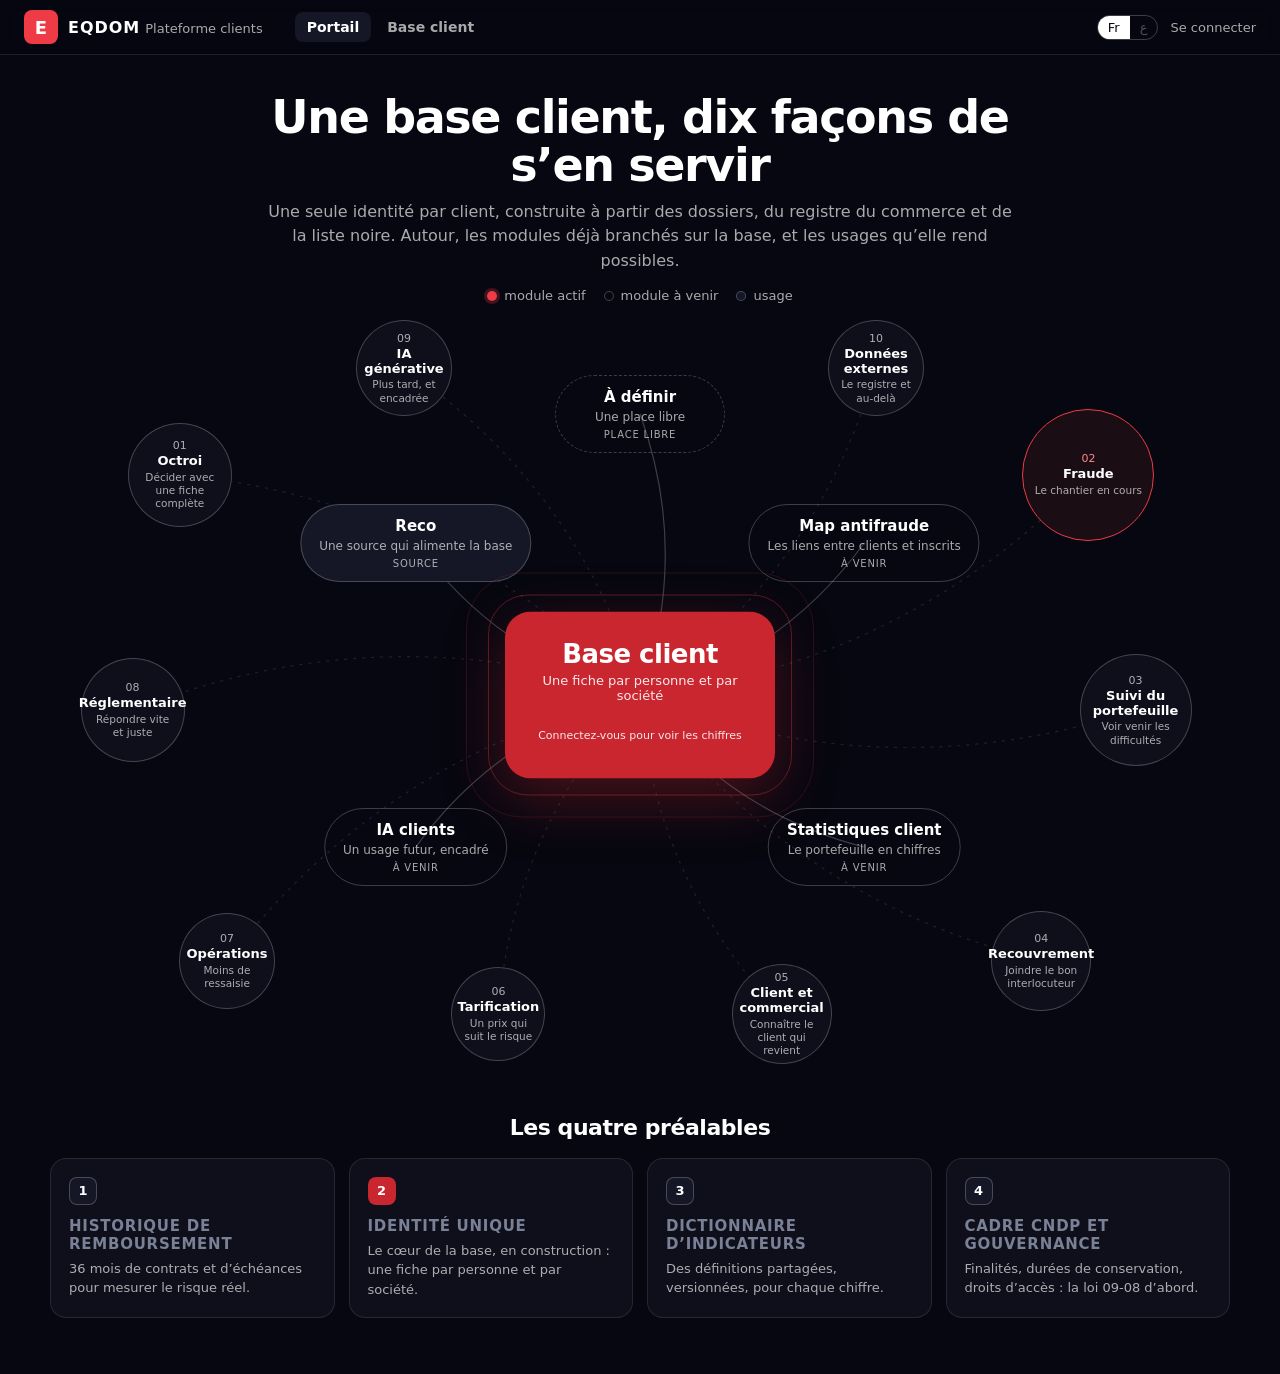
==== front/index.html @ 11f4e708 "K : base client de démonstration (fictive), routes de lecture, portail, base client, fiche client co" ====
<!doctype html>
<html lang="fr">
<head>
<meta charset="utf-8">
<meta name="viewport" content="width=device-width, initial-scale=1">
<title>EQDOM · Plateforme clients</title>
<link rel="stylesheet" href="commun.css">
<link rel="stylesheet" href="portail.css">
<script src="commun.js" defer></script>
<script src="contenu.js" defer></script>
<script src="portail.js" defer></script>
</head>
<body class="portail">
<main class="portail-main">
  <section class="portail-titre">
    <h1 id="titre"></h1>
    <p id="introduction"></p>
    <ul class="portail-legende" aria-label="Légende">
      <li><span class="pastille pastille-actif"></span>module actif</li>
      <li><span class="pastille pastille-venir"></span>module à venir</li>
      <li><span class="pastille pastille-usage"></span>usage</li>
    </ul>
  </section>
  <section class="scene" id="scene" aria-label="La base client, ses modules et ses usages">
    <svg class="courbes" id="courbes" aria-hidden="true"></svg>
  </section>
  <section class="prealables" aria-labelledby="titre-prealables">
    <h2 id="titre-prealables">Les quatre préalables</h2>
    <ol class="prealables-grille" id="prealables"></ol>
  </section>
</main>
<div class="voile" id="voile" hidden></div>
<aside class="panneau" id="panneau" role="dialog" aria-modal="true" aria-labelledby="panneau-titre" hidden tabindex="-1">
  <button class="panneau-fermer" id="fermer" type="button" aria-label="Fermer">×</button>
  <p class="panneau-etat" id="panneau-etat"></p>
  <h2 id="panneau-titre"></h2>
  <p class="panneau-accroche" id="panneau-accroche"></p>
  <div class="panneau-contexte" id="panneau-contexte"></div>
  <h3>Usages</h3>
  <ul class="panneau-liste" id="panneau-usages"></ul>
  <h3>Données nécessaires</h3>
  <ul class="panneau-liste" id="panneau-donnees"></ul>
  <p id="panneau-lien"></p>
</aside>
</body>
</html>
---- front/commun.css ----
/* Écrans de travail : thème clair et sobre. Le portail (portail.css) porte seul la mise en scène. */
:root {
  --rouge: #EE3B45;
  --rouge-fonce: #C9262F;
  --encre: #14161f;
  --encre-2: #4a4f63;
  --encre-3: #7a8096;
  --fond: #f5f6f9;
  --surface: #ffffff;
  --filet: #e3e6ee;
  --filet-fort: #cfd4e0;
  --critique: #b4141e;
  --majeure: #e2541c;
  --mineure: #c99212;
  --affiche: #6f7a99;
  --hors: #a8afc2;
  --aucun: #2f9e6e;
  --rayon: 12px;
  --ombre: 0 1px 2px rgba(20, 22, 31, .06), 0 4px 16px rgba(20, 22, 31, .05);
  font-family: system-ui, -apple-system, "Segoe UI", sans-serif;
  color: var(--encre);
  background: var(--fond);
}
* { box-sizing: border-box; }
body { margin: 0; min-height: 100vh; }
a { color: var(--rouge-fonce); text-decoration: none; }
a:hover { text-decoration: underline; }
:focus-visible { outline: 3px solid var(--rouge); outline-offset: 2px; border-radius: 4px; }
[hidden] { display: none !important; }

/* ---- en-tête commun --------------------------------------------------------------------------------------------- */
.entete {
  position: sticky; top: 0; z-index: 10;
  display: flex; align-items: center; gap: 14px;
  padding: 10px 24px; background: var(--surface); border-bottom: 1px solid var(--filet);
}
.marque { display: flex; align-items: center; gap: 10px; color: inherit; }
.marque:hover { text-decoration: none; }
.marque-carre {
  width: 34px; height: 34px; border-radius: 8px; background: var(--rouge);
  color: #fff; font-weight: 800; display: grid; place-items: center; font-size: 18px;
}
.marque-nom { font-weight: 800; letter-spacing: .06em; }
.marque-sous { color: var(--encre-3); font-size: 13px; }
.entete nav { display: flex; gap: 4px; margin-left: 18px; }
.entete nav a { padding: 7px 12px; border-radius: 8px; color: var(--encre-2); font-weight: 600; font-size: 14px; }
.entete nav a:hover { background: var(--fond); text-decoration: none; }
.entete nav a[aria-current="page"] { background: #fdecee; color: var(--rouge-fonce); }
.entete-droite { margin-left: auto; display: flex; align-items: center; gap: 12px; font-size: 13px; color: var(--encre-2); }
.langue { display: inline-flex; border: 1px solid var(--filet-fort); border-radius: 999px; overflow: hidden; }
.langue button { border: 0; background: transparent; padding: 4px 10px; font: inherit; color: inherit; cursor: pointer; }
.langue button[aria-pressed="true"] { background: var(--encre); color: #fff; }
.langue button:disabled { opacity: .45; cursor: not-allowed; }
.role { padding: 4px 10px; border-radius: 999px; background: var(--fond); font-weight: 600; }
.bouton-lien { border: 0; background: none; color: var(--encre-2); cursor: pointer; font: inherit; text-decoration: underline; }

/* ---- page ------------------------------------------------------------------------------------------------------- */
main { max-width: 1280px; margin: 0 auto; padding: 24px; }
h1 { font-size: 28px; font-weight: 800; letter-spacing: -.02em; margin: 6px 0 4px; }
h2 { font-size: 17px; font-weight: 800; margin: 0 0 12px; letter-spacing: -.01em; }
.sous-titre { color: var(--encre-2); margin: 0 0 20px; }
.fil { font-size: 13px; color: var(--encre-3); }
.carte {
  background: var(--surface); border: 1px solid var(--filet); border-radius: var(--rayon);
  padding: 18px 20px; box-shadow: var(--ombre);
}
.grille { display: grid; gap: 16px; }
.grille-4 { grid-template-columns: repeat(4, minmax(0, 1fr)); }
.grille-3 { grid-template-columns: repeat(3, minmax(0, 1fr)); }
.grille-2 { grid-template-columns: repeat(2, minmax(0, 1fr)); }
.pile > * + * { margin-top: 16px; }
@media (max-width: 900px) {
  .grille-4, .grille-3, .grille-2 { grid-template-columns: 1fr; }
  .entete { flex-wrap: wrap; padding: 10px 16px; }
  .entete nav { margin-left: 0; order: 3; width: 100%; overflow-x: auto; }
  main { padding: 16px; }
}

/* ---- chiffres --------------------------------------------------------------------------------------------------- */
.chiffre { display: flex; flex-direction: column; gap: 2px; }
.chiffre-valeur { font-size: 30px; font-weight: 800; letter-spacing: -.02em; }
.chiffre-libelle { color: var(--encre-2); font-size: 13px; }
.chiffre-accent .chiffre-valeur { color: var(--rouge-fonce); }

.barres { display: flex; flex-direction: column; gap: 8px; }
.barre { display: grid; grid-template-columns: 150px 1fr 56px; gap: 10px; align-items: center; font-size: 13px; }
.barre-piste { height: 10px; background: var(--fond); border-radius: 999px; overflow: hidden; }
.barre-plein { height: 100%; background: var(--encre-2); border-radius: 999px; width: 0; transition: width .6s ease; }
.barre-valeur { text-align: right; font-variant-numeric: tabular-nums; color: var(--encre-2); }

/* ---- niveaux ---------------------------------------------------------------------------------------------------- */
.niveau { display: inline-flex; align-items: center; gap: 6px; padding: 3px 10px; border-radius: 999px;
  font-size: 12px; font-weight: 700; white-space: nowrap; background: #eef0f5; color: var(--encre-2); }
.niveau::before { content: ""; width: 8px; height: 8px; border-radius: 50%; background: currentColor; }
.niveau-critique { background: #fbe3e5; color: var(--critique); }
.niveau-majeure { background: #fdeadf; color: var(--majeure); }
.niveau-mineure { background: #fbf1d6; color: #8a6406; }
.niveau-affiche { background: #eceff6; color: var(--affiche); }
.niveau-hors_alerte { background: #f1f2f6; color: var(--hors); }
.niveau-aucun { background: #e3f4ec; color: var(--aucun); }
.barre-plein.niveau-critique { background: var(--critique); }
.barre-plein.niveau-majeure { background: var(--majeure); }
.barre-plein.niveau-mineure { background: var(--mineure); }
.barre-plein.niveau-affiche { background: var(--affiche); }
.barre-plein.niveau-hors_alerte { background: var(--hors); }
.barre-plein.niveau-aucun { background: var(--aucun); }
.etiquette { display: inline-block; padding: 2px 8px; border-radius: 6px; background: var(--fond);
  border: 1px solid var(--filet); font-size: 12px; color: var(--encre-2); margin: 0 4px 4px 0; }
.etiquette-rouge { background: #fdecee; border-color: #f6c3c7; color: var(--rouge-fonce); }

/* ---- tableaux --------------------------------------------------------------------------------------------------- */
.tableau-enveloppe { overflow-x: auto; }
table { width: 100%; border-collapse: collapse; font-size: 14px; }
th { text-align: left; font-size: 12px; text-transform: uppercase; letter-spacing: .04em; color: var(--encre-3);
  font-weight: 700; padding: 10px 12px; border-bottom: 1px solid var(--filet); white-space: nowrap; }
td { padding: 11px 12px; border-bottom: 1px solid var(--filet); vertical-align: top; }
tbody tr { transition: background .15s; }
tbody tr.cliquable { cursor: pointer; }
tbody tr.cliquable:hover, tbody tr.cliquable:focus-within { background: #fafbfd; }
td.nombre, th.nombre { text-align: right; font-variant-numeric: tabular-nums; }
.vide { color: var(--encre-3); padding: 16px 0; }

/* ---- filtres ---------------------------------------------------------------------------------------------------- */
.filtres { display: flex; flex-wrap: wrap; gap: 10px; align-items: center; margin-bottom: 14px; }
.champ { display: flex; align-items: center; gap: 8px; background: var(--surface); border: 1px solid var(--filet-fort);
  border-radius: 10px; padding: 0 12px; }
.champ input, .champ select { border: 0; background: transparent; font: inherit; padding: 9px 0; min-width: 0; color: inherit; }
.champ input:focus, .champ select:focus { outline: none; }
.champ:focus-within { border-color: var(--rouge); box-shadow: 0 0 0 3px #fdecee; }
.puces { display: flex; flex-wrap: wrap; gap: 6px; }
.puce { border: 1px solid var(--filet-fort); background: var(--surface); border-radius: 999px; padding: 6px 12px;
  font: inherit; font-size: 13px; cursor: pointer; color: var(--encre-2); }
.puce[aria-pressed="true"] { background: var(--encre); color: #fff; border-color: var(--encre); }
.pagination { display: flex; gap: 8px; align-items: center; justify-content: flex-end; margin-top: 12px; font-size: 13px; }
.bouton { border: 1px solid var(--filet-fort); background: var(--surface); border-radius: 10px; padding: 8px 14px;
  font: inherit; font-weight: 600; cursor: pointer; color: var(--encre); }
.bouton:disabled { opacity: .4; cursor: default; }
.bouton-plein { background: var(--rouge-fonce); border-color: var(--rouge-fonce); color: #fff; }

/* ---- chemins vers la liste noire --------------------------------------------------------------------------------- */
.chemin { display: flex; flex-wrap: wrap; align-items: center; gap: 6px; font-size: 13px; }
.chemin-noeud { padding: 4px 10px; border-radius: 8px; background: var(--fond); border: 1px solid var(--filet); }
.chemin-noeud.inscrit { background: #fdecee; border-color: #f6c3c7; color: var(--rouge-fonce); font-weight: 700; }
.chemin-lien { color: var(--encre-3); font-size: 12px; }
.chemin-lien::before { content: "— "; }
.chemin-lien::after { content: " →"; }
.chemin-entete { display: flex; gap: 10px; align-items: center; margin-bottom: 8px; font-size: 13px; color: var(--encre-2); }

/* ---- fiche ------------------------------------------------------------------------------------------------------ */
.identite { display: flex; gap: 20px; align-items: flex-start; }
.avatar { width: 64px; height: 64px; border-radius: 16px; background: var(--encre); color: #fff; display: grid;
  place-items: center; font-weight: 800; font-size: 22px; flex: none; }
.avatar.societe { background: var(--encre-2); border-radius: 10px; }
.avatar.inscrit { background: var(--rouge-fonce); }
.definitions { display: grid; grid-template-columns: max-content 1fr; gap: 6px 16px; font-size: 14px; margin: 10px 0 0; }
.definitions dt { color: var(--encre-3); }
.definitions dd { margin: 0; }
.connexion { max-width: 380px; margin: 10vh auto; }
.connexion label { display: block; font-size: 13px; font-weight: 600; margin: 12px 0 6px; }
.connexion input { width: 100%; padding: 10px 12px; border: 1px solid var(--filet-fort); border-radius: 10px; font: inherit; }
.erreur { color: var(--critique); font-size: 14px; min-height: 1.2em; }
.note { font-size: 12px; color: var(--encre-3); }

/* ---- réseau ----------------------------------------------------------------------------------------------------- */
.reseau-scene { width: 100%; height: 640px; background: var(--surface); border: 1px solid var(--filet);
  border-radius: var(--rayon); display: block; }
.legende { display: flex; flex-wrap: wrap; gap: 14px; font-size: 13px; color: var(--encre-2); margin: 10px 0; }
.legende span::before { content: ""; display: inline-block; width: 10px; height: 10px; margin-right: 6px;
  vertical-align: -1px; border-radius: 50%; background: var(--encre-2); }
.legende .l-depart::before { background: var(--encre); box-shadow: 0 0 0 3px #d6d9e3; }
.legende .l-inscrit::before { background: var(--rouge); }
.legende .l-societe::before { border-radius: 2px; background: #8b92a8; }
.legende .l-identifiant::before { transform: rotate(45deg); border-radius: 1px; background: #c3c8d6; }
.visuellement-cache { position: absolute; width: 1px; height: 1px; overflow: hidden; clip: rect(0 0 0 0); white-space: nowrap; }
label.puce { display: inline-flex; align-items: center; gap: 6px; }
section + section { margin-top: 16px; }
.noeud { cursor: pointer; }
.noeud:focus-visible { outline: none; }
.noeud:focus-visible circle, .noeud:focus-visible rect { stroke: var(--rouge); stroke-width: 3; }
.noeud text { pointer-events: none; paint-order: stroke; stroke: #fff; stroke-width: 3px; }

/* ---- toutes les données du client -------------------------------------------------------------------------------- */
h3 { font-size: 13px; text-transform: uppercase; letter-spacing: .05em; color: var(--encre-3); margin: 0 0 8px; }
.onglets { display: flex; flex-wrap: wrap; gap: 6px; border-bottom: 1px solid var(--filet); margin: 12px 0 16px; }
.onglet { border: 0; background: transparent; padding: 9px 14px; font: inherit; font-weight: 600; color: var(--encre-2);
  border-bottom: 3px solid transparent; cursor: pointer; }
.onglet[aria-selected="true"] { color: var(--rouge-fonce); border-bottom-color: var(--rouge); }
details.piece { border: 1px solid var(--filet); border-radius: 10px; padding: 10px 14px; margin-bottom: 8px; background: #fcfcfe; }
details.piece[open] { background: var(--surface); }
details.piece summary { cursor: pointer; }
details.piece table { margin-top: 10px; font-size: 13px; }
details.piece code { font-size: 12px; color: var(--encre-2); }
main > section.carte:last-child { margin-top: 16px; }
---- front/portail.css ----
/* Portail : la seule page en scène de nuit. Les écrans de travail restent clairs (commun.css). */
body.portail {
  --nuit: #060710;
  --surface-1: #0E0F1A;
  --surface-2: #151726;
  --filet-1: rgba(255, 255, 255, .10);
  --filet-2: rgba(255, 255, 255, .22);
  --texte: #ffffff;
  --texte-2: rgba(255, 255, 255, .66);
  background: var(--nuit);
  color: var(--texte);
}
body.portail .entete { background: rgba(6, 7, 16, .85); border-bottom-color: var(--filet-1); backdrop-filter: blur(8px); }
body.portail .marque-sous, body.portail .entete-droite { color: var(--texte-2); }
body.portail .entete nav a { color: var(--texte-2); }
body.portail .entete nav a:hover { background: var(--surface-2); color: var(--texte); }
body.portail .entete nav a[aria-current="page"] { background: var(--surface-2); color: var(--texte); }
body.portail .langue { border-color: var(--filet-2); }
body.portail .langue button[aria-pressed="true"] { background: var(--texte); color: var(--nuit); }
body.portail .role { background: var(--surface-2); color: var(--texte); }
body.portail .bouton-lien, body.portail .entete-droite a { color: var(--texte-2); }

.portail-main { max-width: 1240px; padding: 28px 24px 56px; }
.portail-titre { text-align: center; max-width: 760px; margin: 0 auto 12px; }
.portail-titre h1 { font-size: clamp(30px, 4vw, 46px); font-weight: 800; letter-spacing: -.03em; line-height: 1.05; margin: 10px 0; }
.portail-titre p { color: var(--texte-2); line-height: 1.55; margin: 0 0 14px; }
.portail-legende { list-style: none; padding: 0; margin: 0; display: flex; justify-content: center; gap: 18px; font-size: 13px; color: var(--texte-2); }
.pastille { display: inline-block; width: 10px; height: 10px; border-radius: 50%; margin-right: 7px; vertical-align: -1px; }
.pastille-actif { background: var(--rouge); box-shadow: 0 0 0 3px rgba(238, 59, 69, .25); }
.pastille-venir { border: 1.5px solid var(--filet-2); }
.pastille-usage { background: var(--surface-2); border: 1px solid var(--filet-2); }

/* ---- scène ------------------------------------------------------------------------------------------------------ */
.scene { position: relative; max-width: 1180px; height: 760px; margin: 8px auto 0; }
.courbes { position: absolute; inset: 0; width: 100%; height: 100%; overflow: visible; pointer-events: none; }
.courbe { fill: none; stroke: var(--filet-2); stroke-width: 1.2; transition: stroke .25s; }
.courbe-usage { stroke: var(--filet-1); stroke-dasharray: 3 6; }
.courbe.active { stroke: var(--rouge); stroke-width: 1.6; }
.courbe-flux { fill: none; stroke: var(--rouge); stroke-width: 2.2; stroke-linecap: round; opacity: 0; }
.courbe-flux.anime { animation: flux 1.2s ease-in-out forwards; }
@keyframes flux { 0% { opacity: 0; stroke-dashoffset: var(--longueur); } 15% { opacity: 1; } 85% { opacity: 1; } 100% { opacity: 0; stroke-dashoffset: 0; } }

.ilot {
  position: absolute; left: 0; top: 0; transform: translate(-50%, -50%);
  border: 1px solid var(--filet-2); background: var(--surface-1); color: var(--texte);
  font: inherit; cursor: pointer; text-align: center;
  transition: border-color .25s, box-shadow .25s, background .25s;
}
.ilot-flotte { animation: flotter var(--duree, 8s) ease-in-out var(--retard, 0s) infinite alternate; }
@keyframes flotter { from { translate: 0 calc(var(--amplitude, 6px) * -1); } to { translate: 0 var(--amplitude, 6px); } }
.ilot:hover, .ilot:focus-visible { scale: 1.05; border-color: var(--rouge); }
.ilot:focus-visible { outline: 3px solid var(--rouge); outline-offset: 4px; }

.ilot-centre {
  width: 270px; padding: 26px 22px; border-radius: 26px; background: var(--rouge-fonce); border-color: transparent;
  box-shadow: 0 20px 60px rgba(201, 38, 47, .35); z-index: 3;
}
.ilot-centre::before, .ilot-centre::after {
  content: ""; position: absolute; inset: -18px; border-radius: 40px; border: 1px solid rgba(238, 59, 69, .35);
  animation: respirer 5s ease-in-out infinite; pointer-events: none;
}
.ilot-centre::after { inset: -40px; border-radius: 56px; border-color: rgba(238, 59, 69, .16); animation-delay: 2.5s; }
@keyframes respirer { 0%, 100% { opacity: .35; scale: .97; } 50% { opacity: 1; scale: 1.03; } }
.ilot-centre .ilot-nom { font-size: 26px; font-weight: 800; letter-spacing: -.02em; }
.ilot-centre .ilot-accroche { color: rgba(255, 255, 255, .9); font-size: 13px; margin-top: 4px; }
.centre-chiffres { display: flex; justify-content: center; gap: 18px; margin-top: 16px; }
.centre-chiffres div { display: flex; flex-direction: column; }
.centre-chiffres strong { font-size: 22px; font-weight: 800; }
.centre-chiffres span { font-size: 11px; color: rgba(255, 255, 255, .9); }
.centre-maj { font-size: 11px; color: rgba(255, 255, 255, .85); margin-top: 10px; }

.ilot-module { padding: 12px 18px; border-radius: 999px; background: var(--surface-2); min-width: 170px; z-index: 2; }
.ilot-module .ilot-nom { font-weight: 800; font-size: 15px; display: flex; align-items: center; justify-content: center; gap: 8px; }
.ilot-module .ilot-accroche { color: var(--texte-2); font-size: 12px; margin-top: 2px; }
.ilot-module.etat-a_venir, .ilot-module.etat-libre { background: transparent; }
.ilot-module.etat-libre { border-style: dashed; }
.point-actif { width: 8px; height: 8px; border-radius: 50%; background: var(--rouge); box-shadow: 0 0 0 4px rgba(238, 59, 69, .25); }
.ilot-module .etat { display: block; font-size: 10px; letter-spacing: .08em; text-transform: uppercase; color: var(--texte-2); margin-top: 4px; }

.ilot-usage {
  border-radius: 50%; display: flex; flex-direction: column; align-items: center; justify-content: center;
  padding: 10px; background: var(--surface-1); z-index: 1;
}
.ilot-usage .numero { font-size: 11px; color: var(--texte-2); font-variant-numeric: tabular-nums; }
.ilot-usage .ilot-nom { font-weight: 800; font-size: 13px; line-height: 1.15; margin: 2px 0; }
.ilot-usage .ilot-accroche { color: var(--texte-2); font-size: 10.5px; line-height: 1.25; }
.ilot-usage.en-cours { border-color: var(--rouge); background: #1a0d14; }
.ilot-usage.en-cours .numero { color: #ff8a90; }
.ilot-usage.illumine { border-color: var(--rouge); box-shadow: 0 0 0 1px var(--rouge), 0 0 28px rgba(238, 59, 69, .35); }

/* ---- bas de page ------------------------------------------------------------------------------------------------ */
.prealables { max-width: 1180px; margin: 40px auto 0; }
.prealables h2 { font-size: 22px; font-weight: 800; letter-spacing: -.02em; text-align: center; margin-bottom: 18px; }
.prealables-grille { list-style: none; padding: 0; margin: 0; display: grid; grid-template-columns: repeat(4, 1fr); gap: 14px; }
.prealables-grille li { background: var(--surface-1); border: 1px solid var(--filet-1); border-radius: 16px; padding: 18px; }
.prealables-grille .n { width: 28px; height: 28px; border-radius: 8px; display: grid; place-items: center;
  background: var(--surface-2); border: 1px solid var(--filet-2); font-weight: 800; font-size: 13px; }
.prealables-grille li.coeur .n { background: var(--rouge-fonce); border-color: transparent; }
.prealables-grille h3 { font-size: 15px; margin: 12px 0 6px; }
.prealables-grille p { color: var(--texte-2); font-size: 13px; line-height: 1.5; margin: 0; }

/* ---- panneau de détail ------------------------------------------------------------------------------------------ */
.voile { position: fixed; inset: 0; background: rgba(0, 0, 0, .5); z-index: 20; }
.panneau {
  position: fixed; top: 0; right: 0; bottom: 0; width: min(440px, 100%); z-index: 21; overflow-y: auto;
  background: var(--surface-1); border-left: 1px solid var(--filet-2); padding: 28px 28px 40px;
  box-shadow: -20px 0 60px rgba(0, 0, 0, .5);
}
.panneau:focus { outline: none; }
.panneau-fermer { position: absolute; top: 14px; right: 16px; width: 36px; height: 36px; border-radius: 50%;
  border: 1px solid var(--filet-2); background: transparent; color: var(--texte); font-size: 22px; cursor: pointer; }
.panneau-etat { font-size: 11px; letter-spacing: .1em; text-transform: uppercase; color: #ff8a90; margin: 0 0 6px; }
.panneau h2 { font-size: 26px; font-weight: 800; letter-spacing: -.02em; margin: 0 0 6px; }
.panneau h3 { font-size: 12px; letter-spacing: .08em; text-transform: uppercase; color: var(--texte-2); margin: 22px 0 8px; }
.panneau-accroche { color: var(--texte-2); margin: 0 0 16px; }
.panneau-contexte { background: var(--surface-2); border: 1px solid var(--filet-1); border-radius: 12px; padding: 14px; line-height: 1.55; font-size: 14px; }
.panneau-liste { list-style: none; padding: 0; margin: 0; display: flex; flex-direction: column; gap: 8px; font-size: 14px; }
.panneau-liste li { display: flex; justify-content: space-between; gap: 10px; padding: 10px 12px; border-radius: 10px; border: 1px solid var(--filet-1); }
.panneau-liste .marque-etat { font-size: 11px; padding: 2px 8px; border-radius: 999px; background: var(--surface-2); white-space: nowrap; align-self: flex-start; }
.panneau-liste .marque-etat.en-cours { background: var(--rouge-fonce); }
.panneau-liste .source { color: var(--texte-2); font-size: 12px; text-align: right; }
.panneau a.bouton-portail { display: inline-block; margin-top: 22px; padding: 10px 16px; border-radius: 10px; background: var(--rouge-fonce); color: #fff; font-weight: 700; }

/* ---- petits écrans : une grille, sans courbes ni flottement ------------------------------------------------------ */
@media (max-width: 900px) {
  .scene { height: auto; display: grid; grid-template-columns: repeat(2, 1fr); gap: 12px; }
  .courbes { display: none; }
  .ilot { position: static; transform: none; translate: none !important; animation: none !important; width: auto; min-width: 0; }
  .ilot-centre { grid-column: 1 / -1; width: auto; }
  .ilot-centre::before, .ilot-centre::after { display: none; }
  .ilot-module { border-radius: 16px; }
  .ilot-usage { border-radius: 16px; width: auto !important; height: auto !important; min-height: 96px; }
  .prealables-grille { grid-template-columns: 1fr; }
}
@media (prefers-reduced-motion: reduce) {
  .ilot-flotte, .ilot-centre::before, .ilot-centre::after { animation: none; }
  .courbe-flux.anime { animation: none; }
}
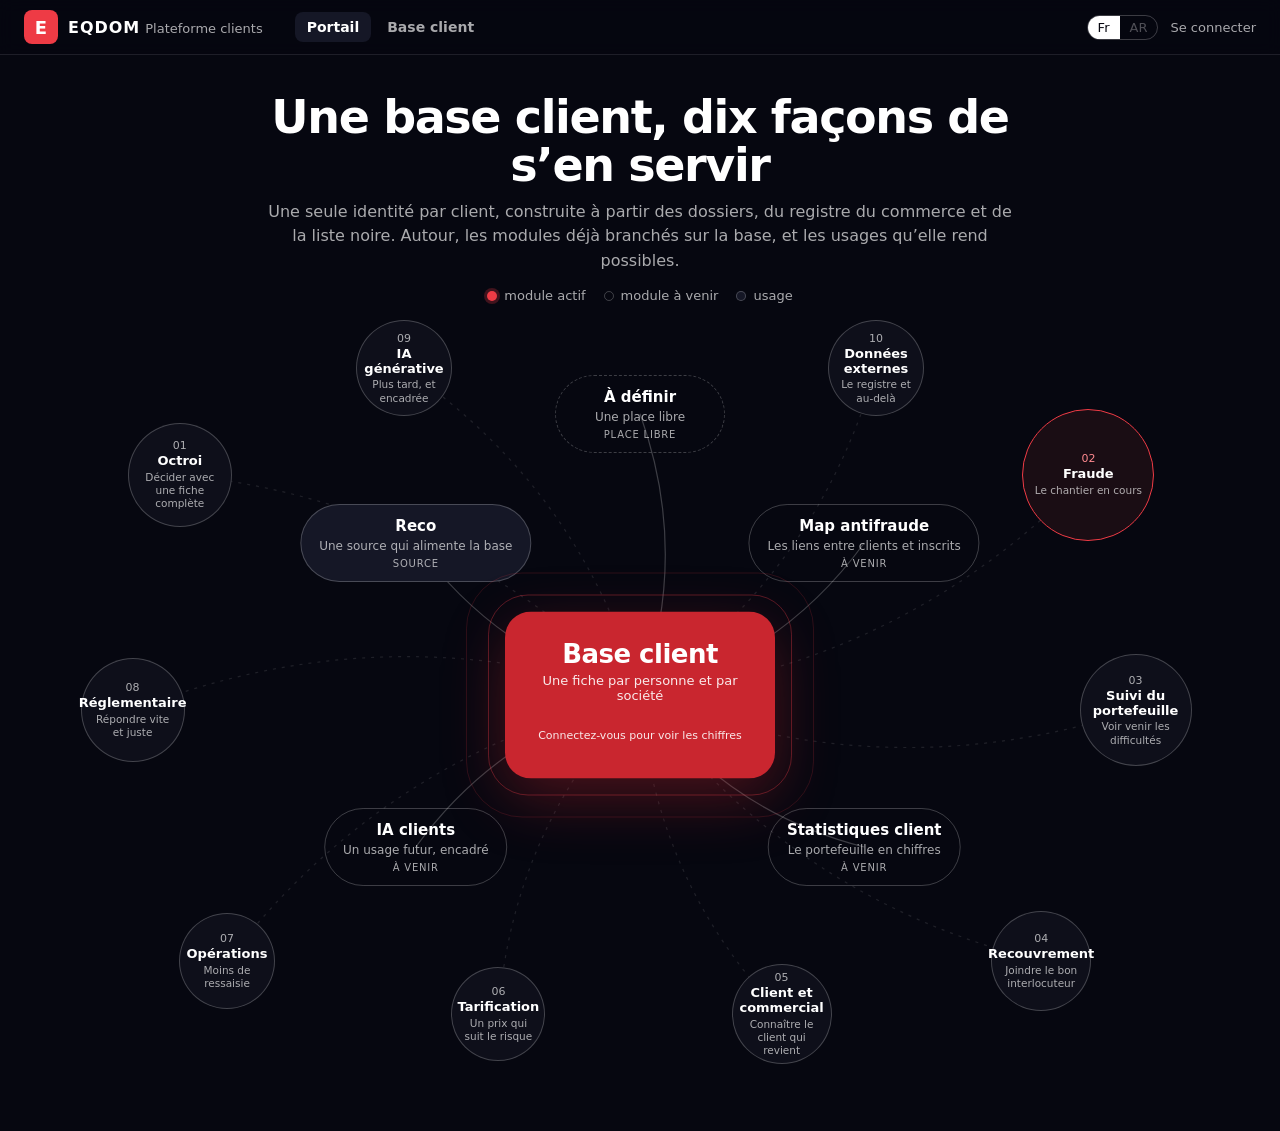
==== commit 446b613a: "Front : retirer les contrôles de la v2 de la fiche et du dossier, et les quatre préalables du portai" ====
--- a/front/index.html
+++ b/front/index.html
@@ -24,10 +24,6 @@
   <section class="scene" id="scene" aria-label="La base client, ses modules et ses usages">
     <svg class="courbes" id="courbes" aria-hidden="true"></svg>
   </section>
-  <section class="prealables" aria-labelledby="titre-prealables">
-    <h2 id="titre-prealables">Les quatre préalables</h2>
-    <ol class="prealables-grille" id="prealables"></ol>
-  </section>
 </main>
 <div class="voile" id="voile" hidden></div>
 <aside class="panneau" id="panneau" role="dialog" aria-modal="true" aria-labelledby="panneau-titre" hidden tabindex="-1">
--- a/front/portail.css
+++ b/front/portail.css
@@ -88,17 +88,6 @@
 .ilot-usage.en-cours .numero { color: #ff8a90; }
 .ilot-usage.illumine { border-color: var(--rouge); box-shadow: 0 0 0 1px var(--rouge), 0 0 28px rgba(238, 59, 69, .35); }
 
-/* ---- bas de page ------------------------------------------------------------------------------------------------ */
-.prealables { max-width: 1180px; margin: 40px auto 0; }
-.prealables h2 { font-size: 22px; font-weight: 800; letter-spacing: -.02em; text-align: center; margin-bottom: 18px; }
-.prealables-grille { list-style: none; padding: 0; margin: 0; display: grid; grid-template-columns: repeat(4, 1fr); gap: 14px; }
-.prealables-grille li { background: var(--surface-1); border: 1px solid var(--filet-1); border-radius: 16px; padding: 18px; }
-.prealables-grille .n { width: 28px; height: 28px; border-radius: 8px; display: grid; place-items: center;
-  background: var(--surface-2); border: 1px solid var(--filet-2); font-weight: 800; font-size: 13px; }
-.prealables-grille li.coeur .n { background: var(--rouge-fonce); border-color: transparent; }
-.prealables-grille h3 { font-size: 15px; margin: 12px 0 6px; }
-.prealables-grille p { color: var(--texte-2); font-size: 13px; line-height: 1.5; margin: 0; }
-
 /* ---- panneau de détail ------------------------------------------------------------------------------------------ */
 .voile { position: fixed; inset: 0; background: rgba(0, 0, 0, .5); z-index: 20; }
 .panneau {
@@ -130,7 +119,6 @@
   .ilot-centre::before, .ilot-centre::after { display: none; }
   .ilot-module { border-radius: 16px; }
   .ilot-usage { border-radius: 16px; width: auto !important; height: auto !important; min-height: 96px; }
-  .prealables-grille { grid-template-columns: 1fr; }
 }
 @media (prefers-reduced-motion: reduce) {
   .ilot-flotte, .ilot-centre::before, .ilot-centre::after { animation: none; }
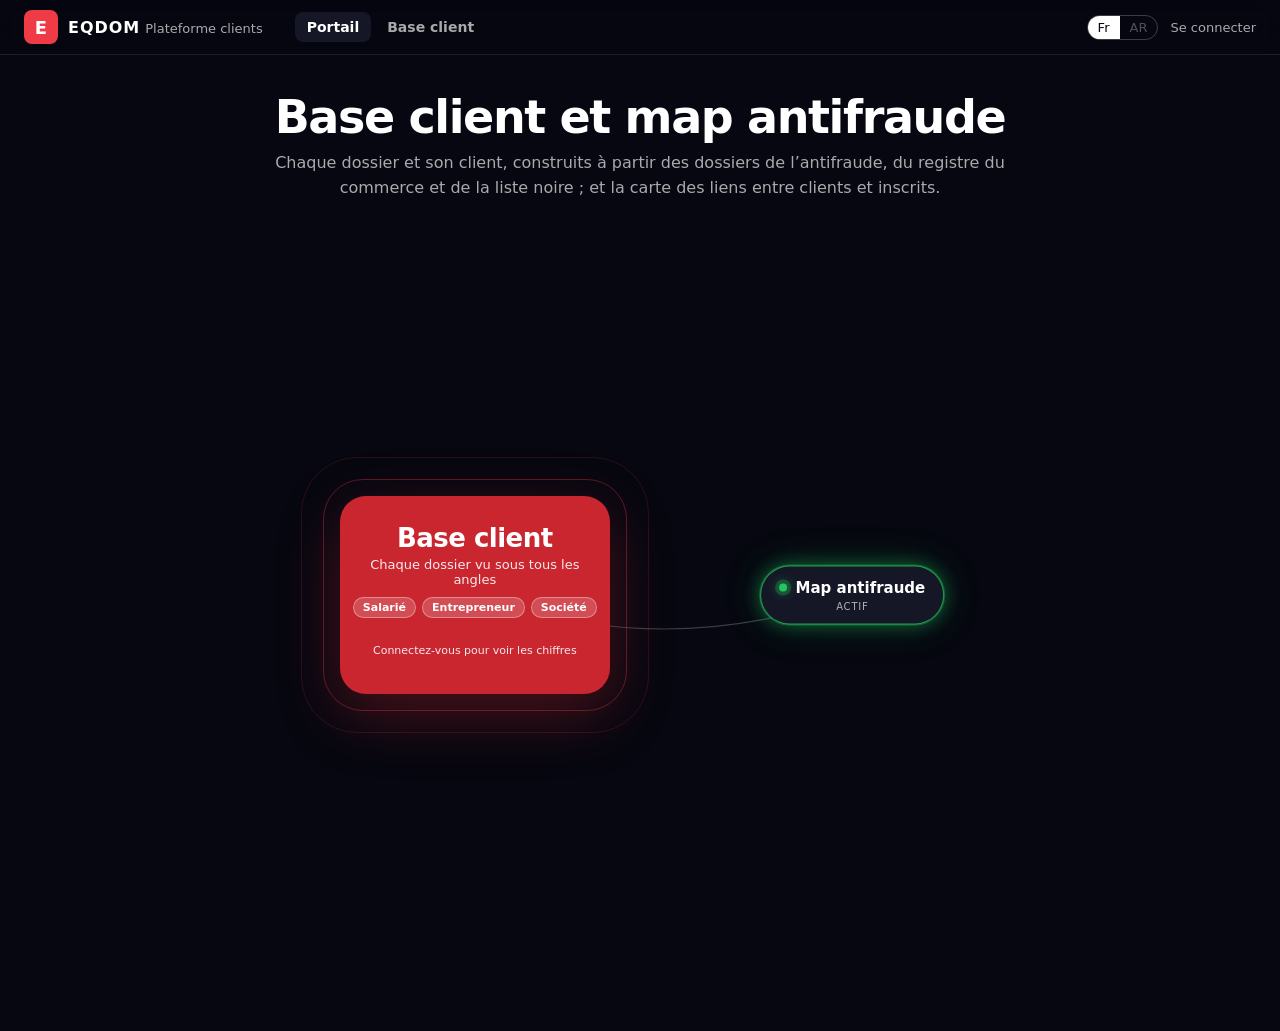
==== commit 00fc42b8: "L : accueil réduit à la base client et à la map antifraude, modules à venir et usages masqués Co-Aut" ====
--- a/front/index.html
+++ b/front/index.html
@@ -15,13 +15,8 @@
   <section class="portail-titre">
     <h1 id="titre"></h1>
     <p id="introduction"></p>
-    <ul class="portail-legende" aria-label="Légende">
-      <li><span class="pastille pastille-actif"></span>module actif</li>
-      <li><span class="pastille pastille-venir"></span>module à venir</li>
-      <li><span class="pastille pastille-usage"></span>usage</li>
-    </ul>
   </section>
-  <section class="scene" id="scene" aria-label="La base client, ses modules et ses usages">
+  <section class="scene" id="scene" aria-label="La base client et la map antifraude">
     <svg class="courbes" id="courbes" aria-hidden="true"></svg>
   </section>
 </main>
--- a/front/commun.css
+++ b/front/commun.css
@@ -24,7 +24,6 @@
 * { box-sizing: border-box; }
 body { margin: 0; min-height: 100vh; }
 a { color: var(--rouge-fonce); text-decoration: none; }
-a:hover { text-decoration: underline; }
 :focus-visible { outline: 3px solid var(--rouge); outline-offset: 2px; border-radius: 4px; }
 [hidden] { display: none !important; }
 
@@ -135,6 +134,12 @@
 .bouton { border: 1px solid var(--filet-fort); background: var(--surface); border-radius: 10px; padding: 8px 14px;
   font: inherit; font-weight: 600; cursor: pointer; color: var(--encre); }
 .bouton:disabled { opacity: .4; cursor: default; }
+.liste-tete { display: flex; flex-wrap: wrap; gap: 10px; align-items: center; justify-content: space-between; }
+.bascule { display: inline-flex; gap: 0; }
+.bascule .bouton { border-radius: 0; }
+.bascule .bouton:first-child { border-radius: 10px 0 0 10px; }
+.bascule .bouton:last-child { border-radius: 0 10px 10px 0; border-left: 0; }
+.bascule .bouton[aria-pressed="true"] { background: var(--rouge-fonce); border-color: var(--rouge-fonce); color: #fff; }
 .bouton-plein { background: var(--rouge-fonce); border-color: var(--rouge-fonce); color: #fff; }
 
 /* ---- chemins vers la liste noire --------------------------------------------------------------------------------- */
@@ -155,6 +160,109 @@
 .definitions { display: grid; grid-template-columns: max-content 1fr; gap: 6px 16px; font-size: 14px; margin: 10px 0 0; }
 .definitions dt { color: var(--encre-3); }
 .definitions dd { margin: 0; }
+/* ---- vue 360° : un liseré et une étiquette par profil ------------------------------------------------------------ */
+.tete-360 { border-top: 4px solid var(--profil, var(--encre)); }
+.profil-salarie { --profil: #2a78d6; }
+.profil-entrepreneur { --profil: #b8590a; }
+.profil-pm { --profil: #6d4ec2; }
+.tete-texte { min-width: 0; flex: 1; }
+.surtitre { font-size: 11px; font-weight: 700; letter-spacing: .08em; text-transform: uppercase; color: var(--profil, var(--encre-3)); }
+.tete-360 h1 { margin: 2px 0 8px; }
+.etiquette-profil { background: color-mix(in srgb, var(--profil) 12%, #fff); border-color: color-mix(in srgb, var(--profil) 35%, #fff);
+  color: color-mix(in srgb, var(--profil) 80%, #000); font-weight: 700; }
+.bandeau-aussi { margin: 12px 0 0; padding: 8px 12px; border-radius: 8px; background: #fff7ec; border: 1px solid #f3d9b5;
+  font-size: 13px; color: #6b4310; }
+.tuiles-360 { display: grid; grid-template-columns: repeat(6, minmax(0, 1fr)); gap: 12px; margin: 16px 0; }
+.tuile-360 { background: var(--surface); border: 1px solid var(--filet); border-radius: var(--rayon); padding: 12px 14px;
+  box-shadow: var(--ombre); border-left: 4px solid var(--filet-fort); }
+.tuile-360.bon { border-left-color: var(--aucun); }
+.tuile-360.attention { border-left-color: var(--majeure); }
+.tuile-360.niveau-critique { border-left-color: var(--critique); }
+.tuile-360.niveau-majeure { border-left-color: var(--majeure); }
+.tuile-360.niveau-mineure { border-left-color: var(--mineure); }
+.tuile-titre { font-size: 12px; color: var(--encre-3); }
+.tuile-valeur { font-size: 20px; font-weight: 800; margin: 4px 0 2px; font-variant-numeric: tabular-nums; }
+.tuile-sous { font-size: 11px; color: var(--encre-3); }
+/* ---- mur de données (vue 360°) ---------------------------------------------------------------------------------
+   Une carte par thème : couleur et icône du thème en tête, tuiles blanches dont le ton se lit à
+   la pastille et à la couleur de la valeur. Tons : critique (rouge), attention (ambre), bon (vert), neutre (ardoise). */
+.mur { margin: 16px 0; display: grid; gap: 14px; }
+.mur-entete { display: flex; flex-wrap: wrap; align-items: baseline; justify-content: space-between; gap: 4px 16px; }
+.mur-entete h2 { margin: 0; font-size: 20px; letter-spacing: -.01em; }
+.ton-critique { --ton: #d92d3a; --ton-pale: #fff1f2; --ton-texte: #b4141e; }
+.ton-attention { --ton: #e08a00; --ton-pale: #fff8eb; --ton-texte: #9a5b00; }
+.ton-bon { --ton: #17a06b; --ton-pale: #ecfaf3; --ton-texte: #11734d; }
+.ton-neutre { --ton: #9aa3b8; --ton-pale: #f5f7fb; --ton-texte: var(--encre); }
+
+/* cartes par thème, en grille de 12 colonnes : la largeur suit le nombre de tuiles */
+.mur-grille-cartes { display: grid; grid-template-columns: repeat(12, minmax(0, 1fr)); gap: 14px; grid-auto-flow: dense; }
+.mur-carte { --theme: #5b6b8c; --theme-pale: #eef1f7; background: var(--surface); border: 1px solid var(--filet);
+  border-radius: 16px; padding: 14px; box-shadow: var(--ombre); display: grid; gap: 12px; align-content: start;
+  position: relative; overflow: hidden; min-width: 0; }
+.mur-carte::before { content: ""; position: absolute; inset: 0 0 auto 0; height: 3px; background: var(--theme); }
+.theme-risque { --theme: #d92d3a; --theme-pale: #fdecee; }
+.theme-alerte { --theme: #e9730c; --theme-pale: #fff1e4; }
+.theme-argent { --theme: #13996a; --theme-pale: #e5f6ef; }
+.theme-emploi { --theme: #4f5bd5; --theme-pale: #eceefc; }
+.theme-legal { --theme: #7c4dcc; --theme-pale: #f2ecfc; }
+.theme-personnes { --theme: #c2410c; --theme-pale: #fdeee5; }
+.theme-reseau { --theme: #0e8aa8; --theme-pale: #e3f5f9; }
+.theme-identite { --theme: #2563c9; --theme-pale: #e8f0fc; }
+.theme-historique { --theme: #475569; --theme-pale: #eef1f5; }
+.theme-avenir { --theme: #a3acbd; --theme-pale: #f3f5f9; background: repeating-linear-gradient(135deg, var(--surface) 0 10px, #fafbfd 10px 20px); }
+.mur-carte-tete { display: flex; align-items: center; gap: 10px; }
+.mur-carte-tete h3 { margin: 0; font-size: 14px; font-weight: 750; color: var(--encre); flex: 1;
+  text-transform: none; letter-spacing: -.005em; }
+.mur-icone { width: 30px; height: 30px; border-radius: 9px; display: grid; place-items: center; background: var(--theme-pale);
+  color: var(--theme); flex: none; }
+.mur-icone svg { width: 18px; height: 18px; fill: none; stroke: currentColor; stroke-width: 1.9; stroke-linecap: round; stroke-linejoin: round; }
+.mur-badge { font-size: 11px; font-weight: 700; padding: 2px 8px; border-radius: 999px; background: var(--theme-pale); color: var(--theme); }
+.mur-tuiles { display: grid; grid-template-columns: repeat(auto-fill, minmax(140px, 1fr)); gap: 10px; }
+
+/* tuile : blanche, pastille du ton, valeur en grand ; une alerte se teinte légèrement */
+.tuile { display: flex; flex-direction: column; gap: 3px; padding: 10px 12px; border-radius: 12px; min-width: 0;
+  background: var(--surface); border: 1px solid var(--filet); color: inherit; text-decoration: none;
+  transition: transform .12s ease, box-shadow .12s ease, border-color .12s ease; }
+.tuile.ton-critique, .tuile.ton-attention { background: var(--ton-pale); border-color: color-mix(in srgb, var(--ton) 30%, #fff); }
+.tuile-lien:hover { transform: translateY(-1px); box-shadow: 0 6px 16px -8px rgba(20,22,31,.35); border-color: var(--theme); }
+.tuile-libelle { display: flex; align-items: center; gap: 6px; font-size: 11.5px; font-weight: 600; color: var(--encre-3); }
+.tuile-point { width: 7px; height: 7px; border-radius: 50%; background: var(--ton); flex: none;
+  box-shadow: 0 0 0 3px color-mix(in srgb, var(--ton) 18%, transparent); }
+.tuile-chiffre { font-size: 19px; font-weight: 800; letter-spacing: -.01em; color: var(--ton-texte); line-height: 1.2;
+  font-variant-numeric: tabular-nums; overflow-wrap: break-word; hyphens: manual; }
+.tuile-chiffre.long { font-size: 14px; font-weight: 750; }
+.tuile-detail { font-size: 11.5px; color: var(--encre-2); line-height: 1.35; }
+.tuile-via { margin-top: auto; padding-top: 4px; font-size: 10.5px; color: var(--encre-3); }
+.tuile-via::before { content: "via "; }
+.tuile.absente .tuile-chiffre { font-size: 13px; font-weight: 600; color: var(--encre-3); font-style: italic; }
+@media (max-width: 1000px) { .mur-carte { grid-column: span 12 !important; } }
+@media (prefers-reduced-motion: reduce) { .tuile { transition: none; } }
+.barres-revenus { display: grid; gap: 8px; }
+.ligne-revenu { display: grid; grid-template-columns: 170px 1fr 110px; gap: 10px; align-items: center; font-size: 13px; }
+.barres-revenus .piste { height: 10px; background: var(--fond); border-radius: 4px; overflow: hidden; }
+.barres-revenus .barre { display: block; height: 100%; border-radius: 0 4px 4px 0; background: #2a78d6; }
+.barres-revenus .barre.declare { background: #a8afc2; }
+.montant-revenu { text-align: right; font-variant-numeric: tabular-nums; font-weight: 600; }
+.controles-bloc { margin-top: 12px; }
+.controles-bloc > summary, .famille > summary { cursor: pointer; font-size: 13px; display: flex; gap: 8px; align-items: center; }
+.familles { display: grid; gap: 10px; }
+.famille { border: 1px solid var(--filet); border-radius: 10px; padding: 10px 12px; }
+.liste-controles { list-style: none; margin: 8px 0 0; padding: 0; display: grid; gap: 6px; }
+.controle { display: grid; grid-template-columns: 10px 1fr auto auto; gap: 10px; align-items: start; font-size: 13px; }
+.controle .pastille { width: 10px; height: 10px; border-radius: 50%; margin-top: 4px; background: var(--hors); }
+.controle.conforme .pastille { background: var(--aucun); }
+.controle.anomalie .pastille { background: var(--critique); }
+.controle.anomalie .controle-texte { font-weight: 600; }
+.controle-desc { display: block; font-size: 12px; color: var(--encre-3); font-weight: 400; }
+.controle-etat { font-size: 12px; color: var(--encre-2); white-space: nowrap; }
+.etiquette.ok { background: #e8f6ef; border-color: #bfe5d1; color: #1e6e4b; }
+@media (max-width: 1100px) { .tuiles-360 { grid-template-columns: repeat(3, minmax(0, 1fr)); } }
+@media (max-width: 600px) {
+  .tuiles-360 { grid-template-columns: repeat(2, minmax(0, 1fr)); }
+  .ligne-revenu { grid-template-columns: 1fr 90px; }
+  .ligne-revenu .piste { grid-column: 1 / -1; grid-row: 2; }
+  .controle { grid-template-columns: 10px 1fr; }
+}
 .connexion { max-width: 380px; margin: 10vh auto; }
 .connexion label { display: block; font-size: 13px; font-weight: 600; margin: 12px 0 6px; }
 .connexion input { width: 100%; padding: 10px 12px; border: 1px solid var(--filet-fort); border-radius: 10px; font: inherit; }
@@ -191,3 +299,168 @@
 details.piece table { margin-top: 10px; font-size: 13px; }
 details.piece code { font-size: 12px; color: var(--encre-2); }
 main > section.carte:last-child { margin-top: 16px; }
+.tri-libelle { color: var(--encre-3); font-size: 13px; white-space: nowrap; margin-right: 6px; }
+.resultats { list-style: none; margin: 0; padding: 0; display: flex; flex-wrap: wrap; gap: 6px 14px; font-size: 14px; }
+.resultats li { display: flex; align-items: center; gap: 6px; }
+#recherche { width: 300px; }
+
+/* ---- vue 360° : présentation du client pour la direction --------------------------------------------------------- */
+.tete-ligne { margin: 8px 0 0; font-size: 14.5px; color: var(--encre-2); }
+.presentation { display: grid; gap: 16px; margin: 16px 0; }
+.pres-chiffres { display: grid; grid-template-columns: repeat(auto-fit, minmax(180px, 1fr)); gap: 14px; }
+.pres-chiffre { --accent: #4f5bd5; position: relative; overflow: hidden; background: var(--surface); border: 1px solid var(--filet);
+  border-radius: 16px; padding: 16px 18px 14px; box-shadow: var(--ombre); display: grid; gap: 4px; align-content: start; }
+.pres-chiffre::before { content: ""; position: absolute; inset: 0 0 auto 0; height: 4px; background: var(--accent); }
+.pres-chiffre::after { content: ""; position: absolute; right: -30px; top: -30px; width: 90px; height: 90px; border-radius: 50%;
+  background: color-mix(in srgb, var(--accent) 10%, transparent); }
+.accent-0 { --accent: #13996a; } .accent-1 { --accent: #4f5bd5; } .accent-2 { --accent: #7c4dcc; }
+.accent-3 { --accent: #0e8aa8; } .accent-4 { --accent: #c2410c; }
+.pres-chiffre.alerte { --accent: #e08a00; }
+.pres-libelle { font-size: 12.5px; font-weight: 600; color: var(--encre-3); }
+.pres-valeur { font-size: 26px; font-weight: 800; letter-spacing: -.02em; color: var(--encre); font-variant-numeric: tabular-nums;
+  line-height: 1.15; overflow-wrap: break-word; }
+.pres-chiffre.alerte .pres-valeur { color: #9a5b00; }
+.pres-detail { font-size: 12px; color: var(--encre-3); overflow-wrap: break-word; }
+.pres-bloc, .pres-points { background: var(--surface); border: 1px solid var(--filet); border-radius: 16px; padding: 16px 18px;
+  box-shadow: var(--ombre); }
+.pres-bloc-tete { display: flex; flex-wrap: wrap; align-items: baseline; justify-content: space-between; gap: 6px 16px; margin-bottom: 14px; }
+.pres-bloc-tete h2, .pres-points h3 { margin: 0; font-size: 16px; text-transform: none; letter-spacing: -.005em;
+  color: var(--encre); }
+.pres-rythme { font-size: 13px; font-weight: 700; color: #4f5bd5; background: #eceefc; padding: 3px 10px; border-radius: 999px; }
+.pres-frise { display: flex; gap: 0; overflow-x: auto; padding: 4px 2px 6px; position: relative; }
+.jalon { --c: #94a3b8; position: relative; flex: 0 0 170px; display: grid; gap: 2px; padding: 22px 12px 0 0;
+  color: inherit; text-decoration: none; }
+.jalon::before { content: ""; position: absolute; left: 0; right: 0; top: 7px; height: 2px; background: var(--filet-fort); }
+.jalon:last-child::before { right: auto; width: 14px; }
+.jalon-point { position: absolute; left: 0; top: 1px; width: 14px; height: 14px; border-radius: 50%; background: var(--c);
+  box-shadow: 0 0 0 4px var(--surface), 0 0 0 6px color-mix(in srgb, var(--c) 25%, transparent); }
+.jalon-date { font-size: 12px; color: var(--encre-3); font-weight: 600; }
+.jalon-produit { font-size: 14px; font-weight: 700; }
+.jalon-verdict { font-size: 12px; color: var(--c); font-weight: 700; }
+.jalon:hover .jalon-produit { color: var(--rouge-fonce); }
+.verdict-conforme { --c: #13996a; } .verdict-attente, .verdict-en_cours { --c: #94a3b8; }
+.verdict-a_verifier, .verdict-suspect, .verdict-non_conforme { --c: #e08a00; }
+.pres-deux { display: grid; grid-template-columns: repeat(2, minmax(0, 1fr)); gap: 16px; }
+.pres-points ul { list-style: none; margin: 12px 0 0; padding: 0; display: grid; gap: 8px; }
+.pres-points li { position: relative; padding-left: 26px; font-size: 14px; line-height: 1.45; }
+.pres-points li::before { position: absolute; left: 0; top: 1px; width: 18px; height: 18px; border-radius: 50%; display: grid;
+  place-items: center; font-size: 11px; font-weight: 800; color: #fff; }
+.pres-points.forts { border-top: 4px solid #13996a; }
+.pres-points.forts li::before { content: "✓"; background: #13996a; }
+.pres-points.vigilance { border-top: 4px solid #e08a00; }
+.pres-points.vigilance li::before { content: "!"; background: #e08a00; }
+.pres-remboursements { margin: 0; padding: 12px 16px; border-radius: 12px; border: 1px dashed var(--filet-fort); color: var(--encre-2);
+  font-size: 13px; background: repeating-linear-gradient(135deg, var(--surface) 0 10px, #fafbfd 10px 20px); }
+.bande-antifraude { display: flex; flex-wrap: wrap; align-items: center; gap: 8px 10px; margin: 24px 0 8px; padding: 10px 14px;
+  border-radius: 12px; background: #f3f5f9; border: 1px solid var(--filet); }
+.af-titre { font-size: 12px; font-weight: 700; letter-spacing: .06em; text-transform: uppercase; color: var(--encre-3); margin-right: 6px; }
+.af-puce { display: inline-flex; align-items: center; gap: 7px; font-size: 13px; font-weight: 600; padding: 4px 10px;
+  border-radius: 999px; background: var(--surface); border: 1px solid var(--filet); color: var(--ton-texte); }
+.detail-antifraude { margin-top: 4px; }
+.detail-antifraude > summary { cursor: pointer; display: inline-flex; align-items: center; gap: 10px; list-style: none;
+  margin: 6px 0 12px; padding: 12px 26px; border-radius: 12px; font-size: 16px; font-weight: 700; color: #fff;
+  background: var(--encre); box-shadow: 0 8px 20px -10px rgba(20, 22, 31, .6); transition: background .15s ease, transform .15s ease; }
+.detail-antifraude > summary::-webkit-details-marker { display: none; }
+.detail-antifraude > summary::after { content: "▾"; font-size: 14px; transition: transform .15s ease; }
+.detail-antifraude[open] > summary::after { transform: rotate(180deg); }
+.detail-antifraude > summary:hover { background: var(--rouge-fonce); transform: translateY(-1px); }
+@media (prefers-reduced-motion: reduce) { .detail-antifraude > summary, .detail-antifraude > summary::after { transition: none; } }
+@media (max-width: 700px) { .pres-deux { grid-template-columns: 1fr; } .pres-valeur { font-size: 22px; } }
+
+/* portrait : qui est le client, et les personnes ou sociétés qui l'entourent */
+.pres-portrait { display: grid; grid-template-columns: minmax(0, 1fr) minmax(0, 1.3fr); gap: 16px; }
+.pres-portrait:has(> :only-child) { grid-template-columns: 1fr; }
+.portrait-colonne { background: var(--surface); border: 1px solid var(--filet); border-radius: 16px; padding: 16px 18px;
+  box-shadow: var(--ombre); display: grid; gap: 12px; align-content: start; }
+.portrait-colonne h2 { margin: 0; font-size: 16px; text-transform: none; letter-spacing: -.005em; color: var(--encre); }
+.portrait-faits { display: grid; grid-template-columns: max-content 1fr; gap: 10px 18px; margin: 0; font-size: 14px; }
+.portrait-faits dt { color: var(--encre-3); font-weight: 600; font-size: 12.5px; padding-top: 1px; }
+.portrait-faits dd { margin: 0; font-weight: 600; color: var(--encre); overflow-wrap: break-word; }
+.portrait-liste { list-style: none; margin: 0; padding: 0; display: grid; gap: 10px; }
+.portrait-personne { display: grid; grid-template-columns: 38px minmax(0, 1fr) 190px; gap: 12px; align-items: center;
+  padding: 8px 10px; border-radius: 12px; background: #f7f8fc; }
+.portrait-personne.termine { opacity: .62; }
+.portrait-avatar { width: 38px; height: 38px; border-radius: 11px; display: grid; place-items: center; font-weight: 800;
+  font-size: 13px; color: #fff; background: linear-gradient(135deg, #7c4dcc, #4f5bd5); }
+.portrait-personne:nth-child(3n+2) .portrait-avatar { background: linear-gradient(135deg, #0e8aa8, #13996a); }
+.portrait-personne:nth-child(3n) .portrait-avatar { background: linear-gradient(135deg, #c2410c, #e08a00); }
+.portrait-qui { display: grid; min-width: 0; }
+.portrait-nom { font-weight: 700; font-size: 14px; color: var(--encre); overflow: hidden; text-overflow: ellipsis; white-space: nowrap; }
+a.portrait-nom:hover { color: var(--rouge-fonce); }
+.portrait-roles { font-size: 12.5px; color: var(--encre-3); }
+.portrait-parts { display: grid; grid-template-columns: 1fr auto; gap: 8px; align-items: center; font-size: 13px; font-weight: 700;
+  font-variant-numeric: tabular-nums; }
+.portrait-parts.vide { font-size: 11.5px; font-weight: 500; color: var(--encre-3); grid-template-columns: 1fr; text-align: right; }
+.parts-barre { height: 8px; border-radius: 999px; background: #e6e9f2; overflow: hidden; }
+.parts-rempli { display: block; height: 100%; width: 0; border-radius: 999px; background: linear-gradient(90deg, #4f5bd5, #7c4dcc); }
+.portrait-groupe { display: grid; gap: 6px; padding-top: 4px; border-top: 1px dashed var(--filet); }
+.portrait-groupe-titre { font-size: 12px; font-weight: 600; color: var(--encre-3); }
+@media (max-width: 800px) { .pres-portrait { grid-template-columns: 1fr; } .portrait-personne { grid-template-columns: 38px 1fr; }
+  .portrait-parts { grid-column: 1 / -1; } }
+
+/* ---- vue 360° en étoile : une silhouette ou un immeuble au centre, ses informations autour ; les personnes et
+   sociétés citées se déplient en étoiles reliées (chaîne) ------------------------------------------------------------ */
+.constellation { position: relative; display: grid; gap: 64px; margin: 12px 0 20px; }
+.constellation-ponts { position: absolute; inset: 0; width: 100%; height: 100%; pointer-events: none; overflow: visible; z-index: 2; }
+.constellation-ponts .pont { fill: none; stroke: var(--profil); stroke-width: 1.5; stroke-linecap: round; stroke-linejoin: round; }
+.constellation-ponts .pont-point { fill: var(--surface); stroke: var(--profil); stroke-width: 2; }
+.etoile { --profil-pale: color-mix(in srgb, var(--profil) 9%, white); position: relative; display: grid;
+  grid-template-columns: minmax(0, 1fr) minmax(220px, 280px) minmax(0, 1fr); gap: 18px 80px; align-items: center;
+  padding: 36px 32px; background-color: var(--surface);
+  background-image: radial-gradient(circle at 50% 50%, var(--profil-pale) 0, transparent 34%), radial-gradient(#e6e9f0 1px, transparent 1.2px);
+  background-size: 100% 100%, 20px 20px; border: 1px solid var(--filet); border-radius: 18px; box-shadow: var(--ombre); }
+.etoile.secondaire { padding-block: 28px; box-shadow: none; }
+.etoile-liens { position: absolute; inset: 0; width: 100%; height: 100%; pointer-events: none; overflow: visible; z-index: 0; }
+.etoile-liens .lien { fill: none; stroke: #cfd5e1; stroke-width: 1.2; }
+.etoile-liens .point { fill: var(--theme, #5b6b8c); }
+.etoile-cote { position: relative; z-index: 1; display: grid; gap: 14px; align-content: center; }
+.etoile-centre { position: relative; z-index: 1; display: grid; justify-items: center; gap: 6px; text-align: center; }
+.medaillon { width: 128px; height: 128px; border-radius: 50%; display: grid; place-items: center; background: var(--surface);
+  border: 1px solid color-mix(in srgb, var(--profil) 30%, white);
+  box-shadow: 0 0 0 8px var(--profil-pale), 0 10px 30px color-mix(in srgb, var(--profil) 18%, transparent); margin-bottom: 10px; }
+.secondaire .medaillon { width: 104px; height: 104px; }
+.medaillon svg { width: 58%; height: 58%; }
+.medaillon .fond { fill: var(--profil-pale); stroke: none; }
+.medaillon .trait { fill: none; stroke: var(--profil); stroke-width: 1.8; stroke-linecap: round; stroke-linejoin: round; }
+.etoile-nom { margin: 0; font-size: 21px; font-weight: 750; letter-spacing: -.01em; line-height: 1.2; }
+.etoile-nom.secondaire { font-size: 18px; }
+.etoile-profil { font-size: 10.5px; font-weight: 700; text-transform: uppercase; letter-spacing: .09em; color: var(--profil); }
+.etoile-ligne { margin: 2px 0 0; color: var(--affiche); font-size: 12.5px; }
+.etoile-parent { font-size: 11.5px; color: var(--profil); background: var(--surface); border: 1px solid color-mix(in srgb, var(--profil) 35%, white);
+  border-radius: 999px; padding: 3px 10px; margin-bottom: 8px; }
+.etoile-actions { display: flex; gap: 14px; font-size: 12.5px; margin-top: 4px; }
+.lien-bouton { background: none; border: 0; padding: 0; font: inherit; color: var(--affiche); text-decoration: underline; cursor: pointer; }
+.etoile-absente { text-align: center; }
+.bulle { background: var(--surface); border: 1px solid var(--filet); border-radius: 12px; padding: 12px 14px 8px;
+  box-shadow: 0 1px 2px rgba(20, 22, 31, .04), 0 6px 18px rgba(20, 22, 31, .04); }
+.bulle-tete { display: flex; align-items: center; gap: 8px; margin-bottom: 6px; }
+.bulle-icone { display: grid; place-items: center; width: 18px; height: 18px; color: var(--theme, #5b6b8c); }
+.bulle-icone svg { width: 16px; height: 16px; fill: none; stroke: currentColor; stroke-width: 1.8; stroke-linecap: round; stroke-linejoin: round; }
+.bulle-tete h2 { margin: 0; font-size: 11px; font-weight: 700; text-transform: uppercase; letter-spacing: .08em; color: #5a6378; }
+.bulle-resume { margin-left: auto; font-size: 11.5px; color: var(--affiche); }
+.bulle-lignes { list-style: none; margin: 0; padding: 0; }
+.bulle-lignes li + li { border-top: 1px solid #f0f2f6; }
+.bulle-ligne { width: 100%; display: flex; justify-content: space-between; align-items: baseline; gap: 12px; padding: 7px 2px;
+  color: inherit; text-decoration: none; background: none; border: 0; font: inherit; text-align: left; border-radius: 6px; }
+a.bulle-ligne:hover, .depliable:hover, a.bulle-ligne:focus-visible, .depliable:focus-visible { background: #f6f7fb; }
+.depliable { cursor: pointer; padding-inline: 6px; margin-inline: -4px; width: calc(100% + 8px); }
+.depliable .bulle-valeur { color: var(--encre); }
+.depliable .chevron { color: var(--affiche); font-size: 16px; line-height: 1; transition: transform .15s; }
+.depliable[aria-expanded="true"] { background: color-mix(in srgb, var(--profil, #4f5bd5) 8%, white); }
+.depliable[aria-expanded="true"] .chevron { transform: rotate(90deg); color: var(--profil, #4f5bd5); }
+.bulle-libelle { display: inline-flex; align-items: center; gap: 6px; color: var(--affiche); font-size: 12px; }
+.bulle-valeur { margin-left: auto; font-weight: 600; font-size: 13px; text-align: right; overflow-wrap: anywhere;
+  font-variant-numeric: tabular-nums; }
+.bulle-point { width: 7px; height: 7px; border-radius: 50%; background: var(--c, #94a3b8); flex: none; }
+@media (max-width: 900px) {
+  .etoile { grid-template-columns: 1fr; gap: 14px; padding: 22px 16px; }
+  .etoile-centre { order: -1; margin-bottom: 6px; }
+  .etoile-liens, .constellation-ponts { display: none; }
+  .constellation { gap: 24px; }
+}
+/* tons et précisions des lignes de plaque (données venues du détail) */
+.bulle-point.ton-critique, .bulle-point.ton-attention, .bulle-point.ton-bon, .bulle-point.ton-neutre { background: var(--ton); }
+.bulle-lignes li.ton-critique .bulle-valeur, .bulle-lignes li.ton-attention .bulle-valeur,
+.bulle-lignes li.ton-bon .bulle-valeur { color: var(--ton-texte); }
+.bulle-detail { display: block; margin: -4px 0 6px; padding: 0 2px; font-size: 11px; line-height: 1.35; color: var(--affiche); }
+.bulle[data-cle="liste_noire"], .bulle[data-cle="alertes"], .bulle[data-cle="controles"] { background: #fffdfd; border-color: #f3dfe1; }
--- a/front/portail.css
+++ b/front/portail.css
@@ -26,7 +26,7 @@
 .portail-titre p { color: var(--texte-2); line-height: 1.55; margin: 0 0 14px; }
 .portail-legende { list-style: none; padding: 0; margin: 0; display: flex; justify-content: center; gap: 18px; font-size: 13px; color: var(--texte-2); }
 .pastille { display: inline-block; width: 10px; height: 10px; border-radius: 50%; margin-right: 7px; vertical-align: -1px; }
-.pastille-actif { background: var(--rouge); box-shadow: 0 0 0 3px rgba(238, 59, 69, .25); }
+.pastille-actif { background: var(--vert-actif); box-shadow: 0 0 0 3px rgba(34, 197, 94, .3), 0 0 10px rgba(34, 197, 94, .7); }
 .pastille-venir { border: 1.5px solid var(--filet-2); }
 .pastille-usage { background: var(--surface-2); border: 1px solid var(--filet-2); }
 
@@ -41,14 +41,18 @@
 @keyframes flux { 0% { opacity: 0; stroke-dashoffset: var(--longueur); } 15% { opacity: 1; } 85% { opacity: 1; } 100% { opacity: 0; stroke-dashoffset: 0; } }
 
 .ilot {
-  position: absolute; left: 0; top: 0; transform: translate(-50%, -50%);
+  position: absolute; left: 0; top: 0;
+  transform: translate(calc(-50% + var(--dx, 0px)), calc(-50% + var(--dy, 0px)));
+  cursor: grab; touch-action: none; user-select: none; -webkit-user-select: none;
   border: 1px solid var(--filet-2); background: var(--surface-1); color: var(--texte);
-  font: inherit; cursor: pointer; text-align: center;
+  font: inherit; text-align: center;
   transition: border-color .25s, box-shadow .25s, background .25s;
 }
 .ilot-flotte { animation: flotter var(--duree, 8s) ease-in-out var(--retard, 0s) infinite alternate; }
 @keyframes flotter { from { translate: 0 calc(var(--amplitude, 6px) * -1); } to { translate: 0 var(--amplitude, 6px); } }
 .ilot:hover, .ilot:focus-visible { scale: 1.05; border-color: var(--rouge); }
+.ilot.saisi { cursor: grabbing; scale: 1.08; z-index: 10; border-color: var(--rouge);
+  box-shadow: 0 18px 50px rgba(0, 0, 0, .55), 0 0 0 1px var(--rouge); animation-play-state: paused; }
 .ilot:focus-visible { outline: 3px solid var(--rouge); outline-offset: 4px; }
 
 .ilot-centre {
@@ -63,6 +67,9 @@
 @keyframes respirer { 0%, 100% { opacity: .35; scale: .97; } 50% { opacity: 1; scale: 1.03; } }
 .ilot-centre .ilot-nom { font-size: 26px; font-weight: 800; letter-spacing: -.02em; }
 .ilot-centre .ilot-accroche { color: rgba(255, 255, 255, .9); font-size: 13px; margin-top: 4px; }
+.centre-profils { display: flex; justify-content: center; gap: 6px; margin-top: 10px; }
+.centre-profils span { font-size: 11px; font-weight: 700; padding: 3px 9px; border-radius: 999px;
+  background: rgba(255, 255, 255, .18); border: 1px solid rgba(255, 255, 255, .35); }
 .centre-chiffres { display: flex; justify-content: center; gap: 18px; margin-top: 16px; }
 .centre-chiffres div { display: flex; flex-direction: column; }
 .centre-chiffres strong { font-size: 22px; font-weight: 800; }
@@ -74,7 +81,19 @@
 .ilot-module .ilot-accroche { color: var(--texte-2); font-size: 12px; margin-top: 2px; }
 .ilot-module.etat-a_venir, .ilot-module.etat-libre { background: transparent; }
 .ilot-module.etat-libre { border-style: dashed; }
-.point-actif { width: 8px; height: 8px; border-radius: 50%; background: var(--rouge); box-shadow: 0 0 0 4px rgba(238, 59, 69, .25); }
+.point-actif { width: 8px; height: 8px; border-radius: 50%; background: var(--vert-actif);
+  box-shadow: 0 0 0 4px rgba(34, 197, 94, .25), 0 0 12px rgba(34, 197, 94, .9); }
+/* module connecté : illumination verte qui respire doucement */
+:root { --vert-actif: #22c55e; }
+.ilot-module.etat-actif { border-color: rgba(34, 197, 94, .75);
+  box-shadow: 0 0 0 1px rgba(34, 197, 94, .35), 0 0 18px rgba(34, 197, 94, .45), 0 0 42px rgba(34, 197, 94, .2);
+  animation: flotter var(--duree, 8s) ease-in-out var(--retard, 0s) infinite alternate, lueur 2.8s ease-in-out infinite; }
+.ilot-module.etat-actif:hover, .ilot-module.etat-actif:focus-visible { border-color: var(--vert-actif);
+  box-shadow: 0 0 0 1px rgba(34, 197, 94, .6), 0 0 26px rgba(34, 197, 94, .65), 0 0 60px rgba(34, 197, 94, .3); }
+@keyframes lueur {
+  0%, 100% { box-shadow: 0 0 0 1px rgba(34, 197, 94, .35), 0 0 14px rgba(34, 197, 94, .35), 0 0 34px rgba(34, 197, 94, .15); }
+  50% { box-shadow: 0 0 0 1px rgba(34, 197, 94, .55), 0 0 24px rgba(34, 197, 94, .6), 0 0 52px rgba(34, 197, 94, .28); }
+}
 .ilot-module .etat { display: block; font-size: 10px; letter-spacing: .08em; text-transform: uppercase; color: var(--texte-2); margin-top: 4px; }
 
 .ilot-usage {
@@ -114,13 +133,13 @@
 @media (max-width: 900px) {
   .scene { height: auto; display: grid; grid-template-columns: repeat(2, 1fr); gap: 12px; }
   .courbes { display: none; }
-  .ilot { position: static; transform: none; translate: none !important; animation: none !important; width: auto; min-width: 0; }
+  .ilot { position: static; transform: none; cursor: pointer; touch-action: auto; translate: none !important; animation: none !important; width: auto; min-width: 0; }
   .ilot-centre { grid-column: 1 / -1; width: auto; }
   .ilot-centre::before, .ilot-centre::after { display: none; }
   .ilot-module { border-radius: 16px; }
   .ilot-usage { border-radius: 16px; width: auto !important; height: auto !important; min-height: 96px; }
 }
 @media (prefers-reduced-motion: reduce) {
-  .ilot-flotte, .ilot-centre::before, .ilot-centre::after { animation: none; }
+  .ilot-flotte, .ilot-centre::before, .ilot-centre::after, .ilot-module.etat-actif { animation: none; }
   .courbe-flux.anime { animation: none; }
 }
